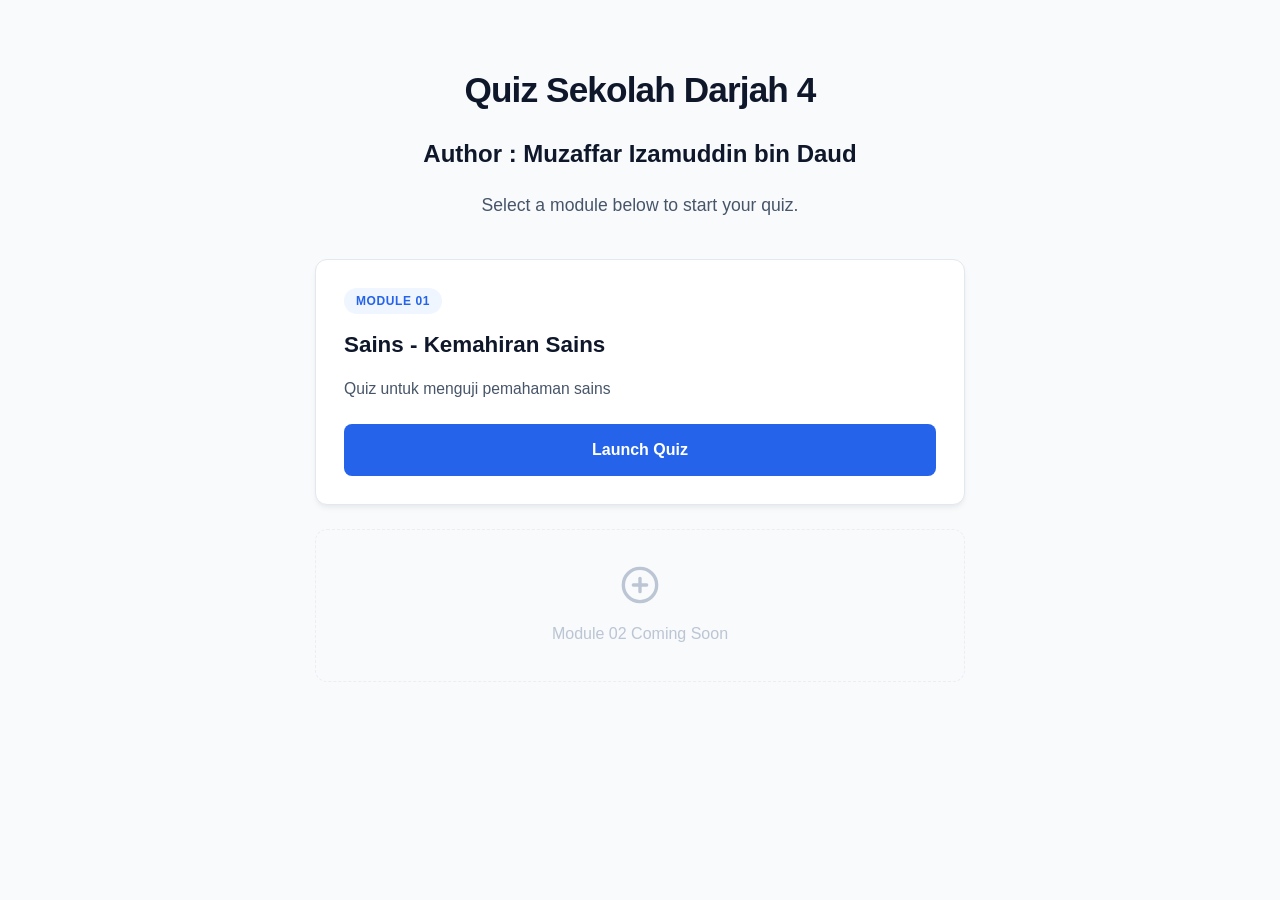
==== index.html @ e9569d96 "Init commit" ====
<!DOCTYPE html>
<html lang="en">
<head>
    <meta charset="UTF-8">
    <meta name="viewport" content="width=device-width, initial-scale=1.0">
    <title>Big Data & Systems Learning Portal</title>
    <style>
        :root {
            --bg-color: #f8fafc;
            --text-color: #0f172a;
            --primary-color: #2563eb;
            --primary-hover: #1d4ed8;
            --card-bg: #ffffff;
            --border-color: #e2e8f0;
            --subtitle-color: #475569;
        }

        body {
            font-family: -apple-system, BlinkMacSystemFont, "Segoe UI", Roboto, Helvetica, Arial, sans-serif;
            background-color: var(--bg-color);
            color: var(--text-color);
            line-height: 1.5;
            margin: 0;
            padding: 40px 20px;
        }

        .portal-container {
            max-width: 650px; /* Constrains the layout so it looks elegant as a uniform vertical list */
            margin: 0 auto;
        }

        header {
            text-align: center;
            margin-bottom: 40px;
        }

        h1 {
            font-size: 2.2rem;
            color: var(--text-color);
            margin-bottom: 10px;
            font-weight: 800;
            letter-spacing: -0.025em;
        }

        .subtitle {
            font-size: 1.1rem;
            color: var(--subtitle-color);
            margin: 0 auto;
        }

        /* FIXED: Using CSS Grid with 1 column guarantees an absolute top-to-bottom stack */
        .quiz-grid {
            display: grid;
            grid-template-columns: 1fr; 
            gap: 24px;
            width: 100%;
        }

        /* FIXED: Removed the flex-basis percentages completely */
        .quiz-card {
            background: var(--card-bg);
            border: 1px solid var(--border-color);
            border-radius: 12px;
            padding: 28px;
            box-shadow: 0 4px 6px -1px rgba(0, 0, 0, 0.05), 0 2px 4px -1px rgba(0, 0, 0, 0.03);
            display: flex;
            flex-direction: column;
            justify-content: space-between;
            transition: transform 0.2s ease, box-shadow 0.2s ease;
        }

        .quiz-card:hover {
            transform: translateY(-2px);
            box-shadow: 0 10px 15px -3px rgba(0, 0, 0, 0.1), 0 4px 6px -4px rgba(0, 0, 0, 0.05);
        }

        .quiz-badge {
            display: inline-block;
            align-self: flex-start;
            background-color: #eff6ff;
            color: var(--primary-color);
            font-size: 0.75rem;
            font-weight: 700;
            text-transform: uppercase;
            padding: 4px 12px;
            border-radius: 9999px;
            margin-bottom: 14px;
            letter-spacing: 0.05em;
        }

        .quiz-title {
            font-size: 1.4rem;
            font-weight: 700;
            margin: 0 0 10px 0;
            color: var(--text-color);
        }

        .quiz-description {
            color: var(--subtitle-color);
            font-size: 0.98rem;
            margin-bottom: 24px;
        }

        .launch-btn {
            display: block;
            text-align: center;
            background-color: var(--primary-color);
            color: #ffffff;
            text-decoration: none;
            font-weight: 600;
            padding: 14px 24px;
            border-radius: 8px;
            transition: background-color 0.15s ease;
        }

        .launch-btn:hover {
            background-color: var(--primary-hover);
        }

        .quiz-card.placeholder {
            border-style: dashed;
            background: transparent;
            box-shadow: none;
            justify-content: center;
            align-items: center;
            text-align: center;
            opacity: 0.6;
            padding: 35px;
        }

        .placeholder-text {
            color: #94a3b8;
            font-weight: 500;
        }
    </style>
</head>
<body>

    <div class="portal-container">
        <header>
            <h1>Quiz Sekolah Darjah 4</h1>
            <h2>Author : Muzaffar Izamuddin bin Daud</h2>
            <p class="subtitle">Select a module below to start your quiz.</p>
        </header>

        <main class="quiz-grid">
            
            <div class="quiz-card">
                <div>
                    <span class="quiz-badge">Module 01</span>
                    <h2 class="quiz-title">Sains - Kemahiran Sains</h2>
                    <p class="quiz-description">Quiz untuk menguji pemahaman sains</p>
                </div>
                <a href="Sains_Darjah4_Quiz.html" class="launch-btn">Launch Quiz</a>
            </div>
            
            <div class="quiz-card placeholder">
                <div class="placeholder-text">
                    <svg width="40" height="40" viewBox="0 0 24 24" fill="none" stroke="#94a3b8" stroke-width="2" stroke-linecap="round" stroke-linejoin="round" style="margin-bottom: 10px;">
                        <circle cx="12" cy="12" r="10"></circle>
                        <line x1="12" y1="8" x2="12" y2="16"></line>
                        <line x1="8" y1="12" x2="16" y2="12"></line>
                    </svg>
                    <p style="margin: 0;">Module 02 Coming Soon</p>
                </div>
            </div>

        </main>
    </div>

</body>
</html>
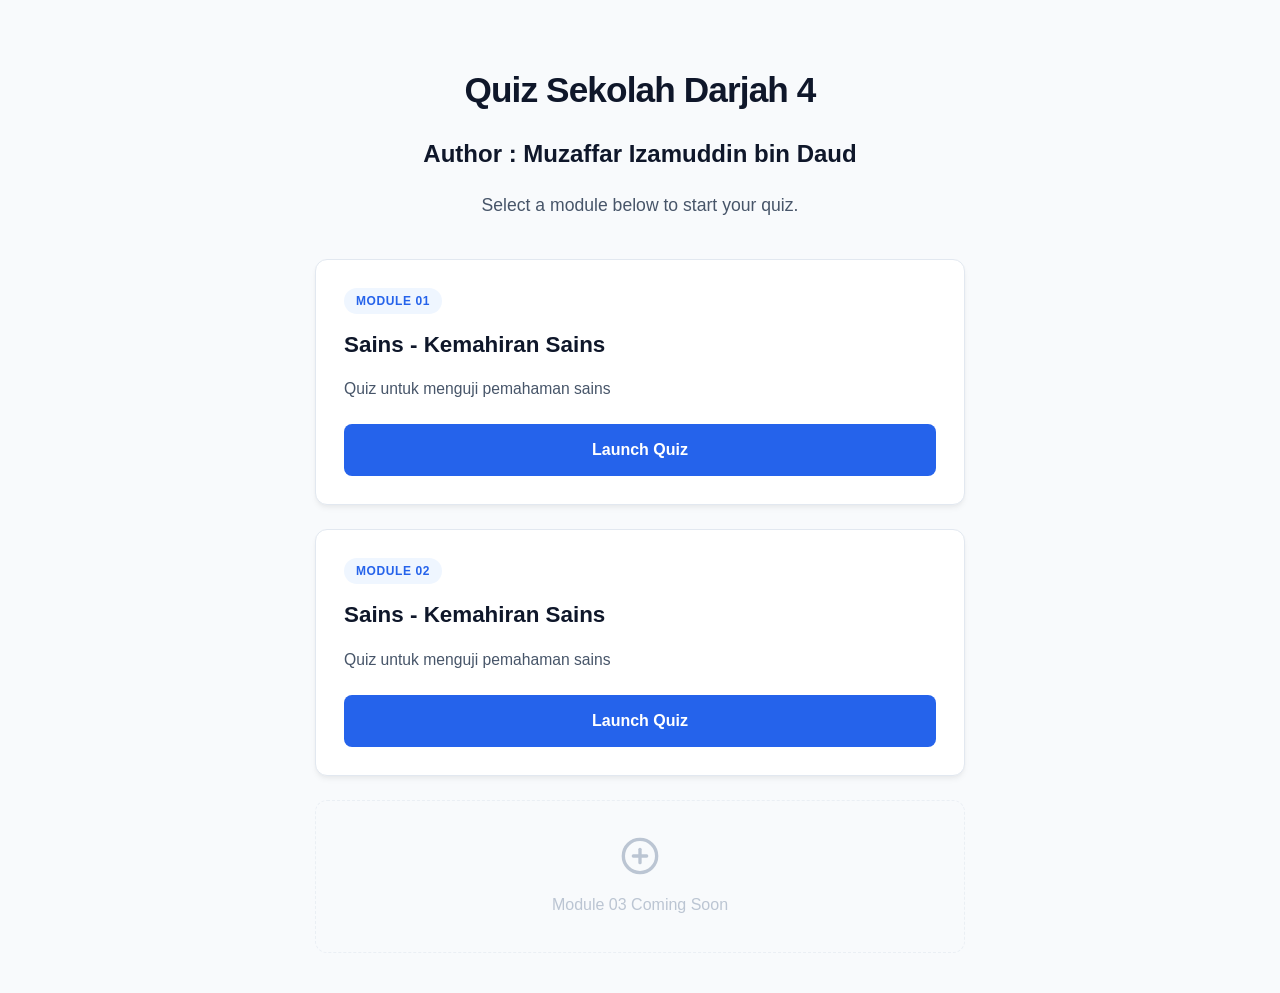
==== commit ba4b6efb: "add 2nd quiz" ====
--- a/index.html
+++ b/index.html
@@ -3,7 +3,7 @@
 <head>
     <meta charset="UTF-8">
     <meta name="viewport" content="width=device-width, initial-scale=1.0">
-    <title>Big Data & Systems Learning Portal</title>
+    <title>Learning Portal Sekolah Rendah</title>
     <style>
         :root {
             --bg-color: #f8fafc;
@@ -153,7 +153,16 @@
                 </div>
                 <a href="Sains_Darjah4_Quiz.html" class="launch-btn">Launch Quiz</a>
             </div>
-            
+                   
+            <div class="quiz-card">
+                <div>
+                    <span class="quiz-badge">Module 02</span>
+                    <h2 class="quiz-title">Sains - Kemahiran Sains</h2>
+                    <p class="quiz-description">Quiz untuk menguji pemahaman sains</p>
+                </div>
+                <a href="Sains_Darjah4_Quiz_2.html" class="launch-btn">Launch Quiz</a>
+            </div>
+
             <div class="quiz-card placeholder">
                 <div class="placeholder-text">
                     <svg width="40" height="40" viewBox="0 0 24 24" fill="none" stroke="#94a3b8" stroke-width="2" stroke-linecap="round" stroke-linejoin="round" style="margin-bottom: 10px;">
@@ -161,7 +170,7 @@
                         <line x1="12" y1="8" x2="12" y2="16"></line>
                         <line x1="8" y1="12" x2="16" y2="12"></line>
                     </svg>
-                    <p style="margin: 0;">Module 02 Coming Soon</p>
+                    <p style="margin: 0;">Module 03 Coming Soon</p>
                 </div>
             </div>
 
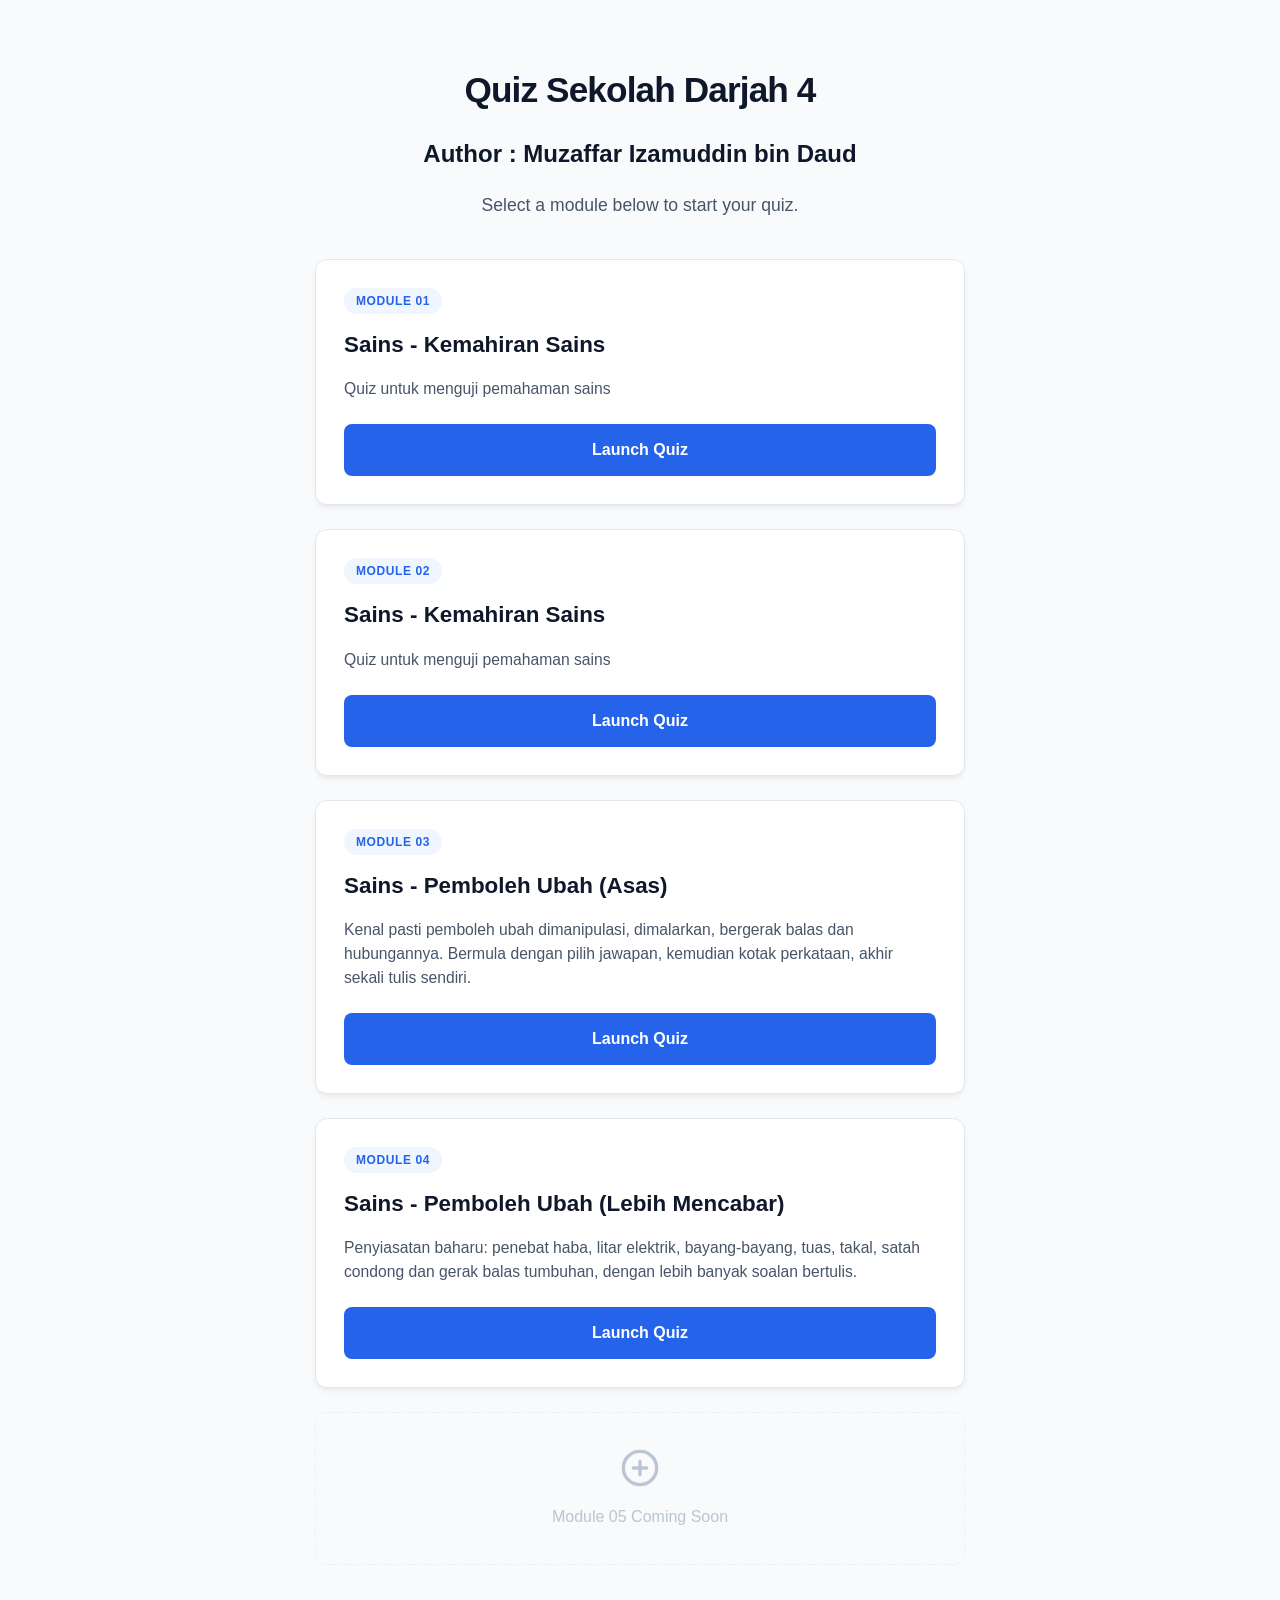
==== commit fb48bf71: "added module 3 and 4" ====
--- a/index.html
+++ b/index.html
@@ -163,6 +163,24 @@
                 <a href="Sains_Darjah4_Quiz_2.html" class="launch-btn">Launch Quiz</a>
             </div>
 
+            <div class="quiz-card">
+                <div>
+                    <span class="quiz-badge">Module 03</span>
+                    <h2 class="quiz-title">Sains - Pemboleh Ubah (Asas)</h2>
+                    <p class="quiz-description">Kenal pasti pemboleh ubah dimanipulasi, dimalarkan, bergerak balas dan hubungannya. Bermula dengan pilih jawapan, kemudian kotak perkataan, akhir sekali tulis sendiri.</p>
+                </div>
+                <a href="Sains_Darjah4_Quiz_3.html" class="launch-btn">Launch Quiz</a>
+            </div>
+
+            <div class="quiz-card">
+                <div>
+                    <span class="quiz-badge">Module 04</span>
+                    <h2 class="quiz-title">Sains - Pemboleh Ubah (Lebih Mencabar)</h2>
+                    <p class="quiz-description">Penyiasatan baharu: penebat haba, litar elektrik, bayang-bayang, tuas, takal, satah condong dan gerak balas tumbuhan, dengan lebih banyak soalan bertulis.</p>
+                </div>
+                <a href="Sains_Darjah4_Quiz_4.html" class="launch-btn">Launch Quiz</a>
+            </div>
+
             <div class="quiz-card placeholder">
                 <div class="placeholder-text">
                     <svg width="40" height="40" viewBox="0 0 24 24" fill="none" stroke="#94a3b8" stroke-width="2" stroke-linecap="round" stroke-linejoin="round" style="margin-bottom: 10px;">
@@ -170,7 +188,7 @@
                         <line x1="12" y1="8" x2="12" y2="16"></line>
                         <line x1="8" y1="12" x2="16" y2="12"></line>
                     </svg>
-                    <p style="margin: 0;">Module 03 Coming Soon</p>
+                    <p style="margin: 0;">Module 05 Coming Soon</p>
                 </div>
             </div>
 
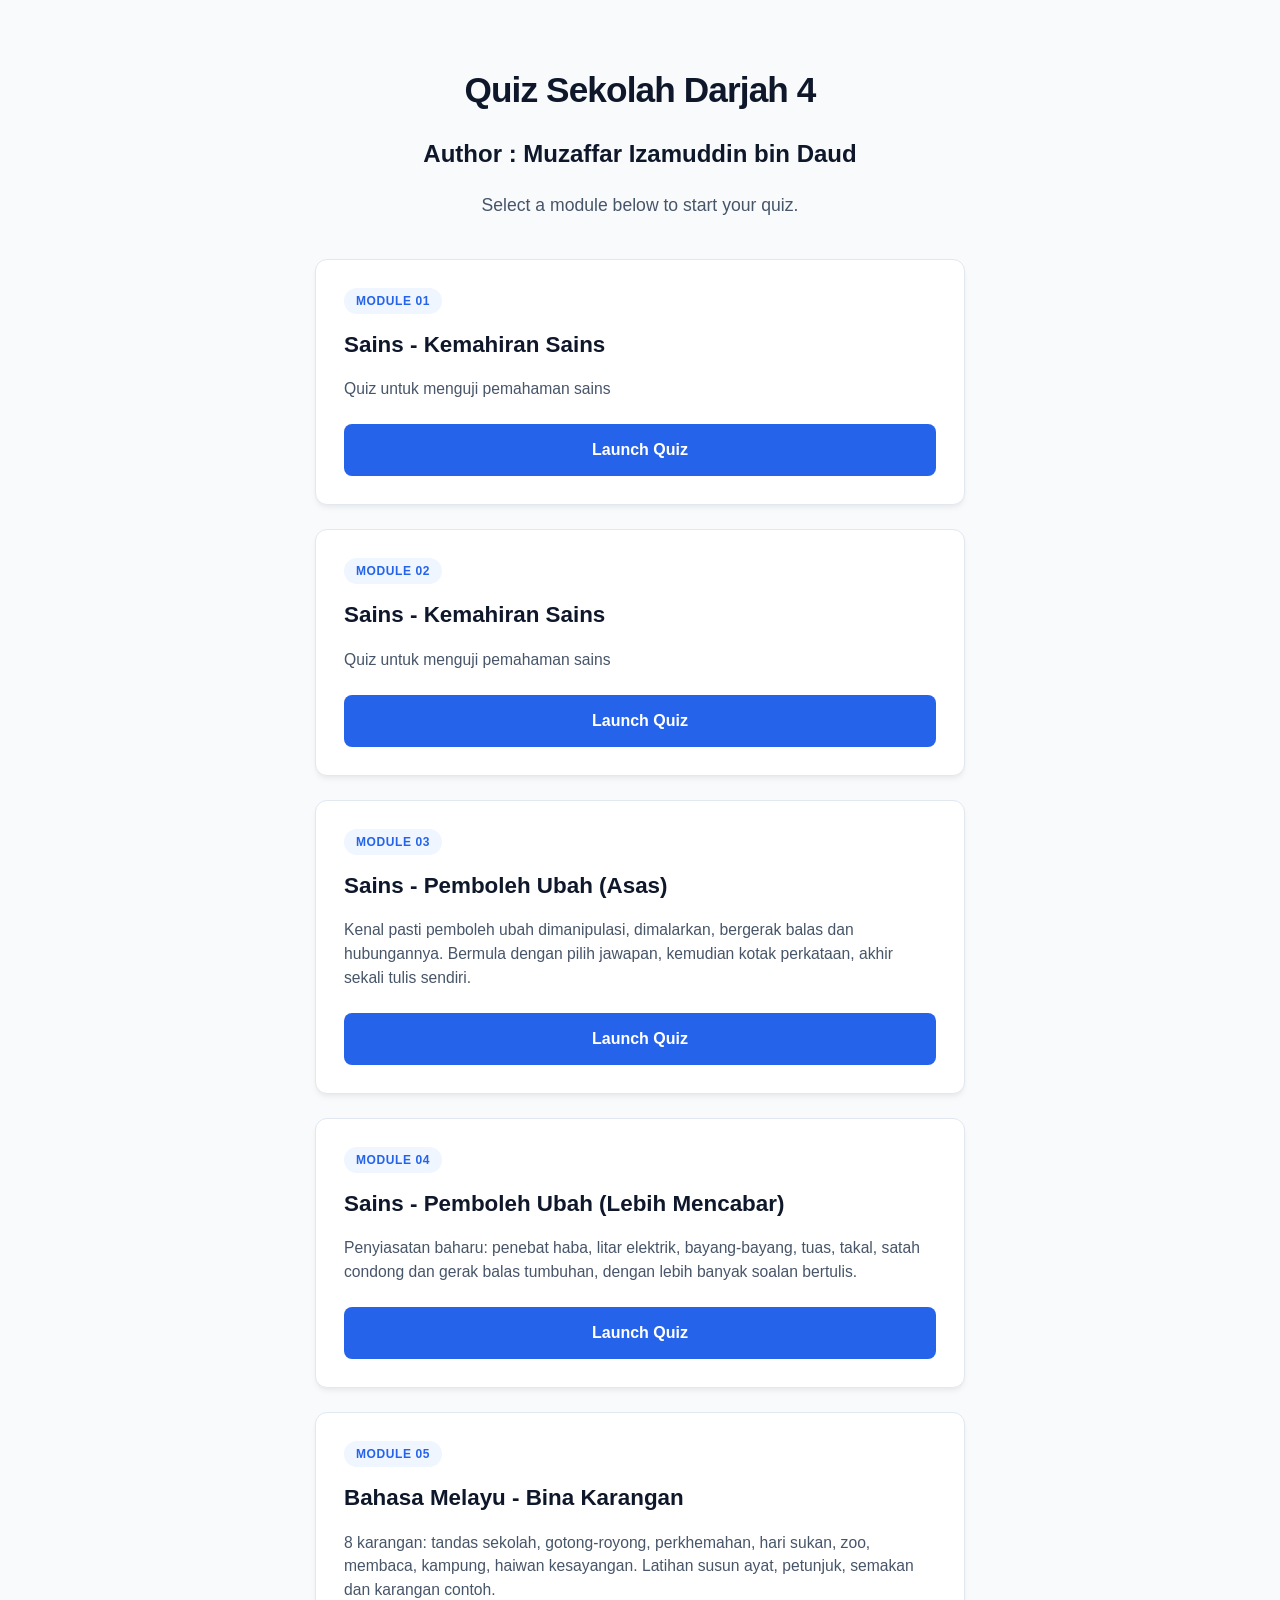
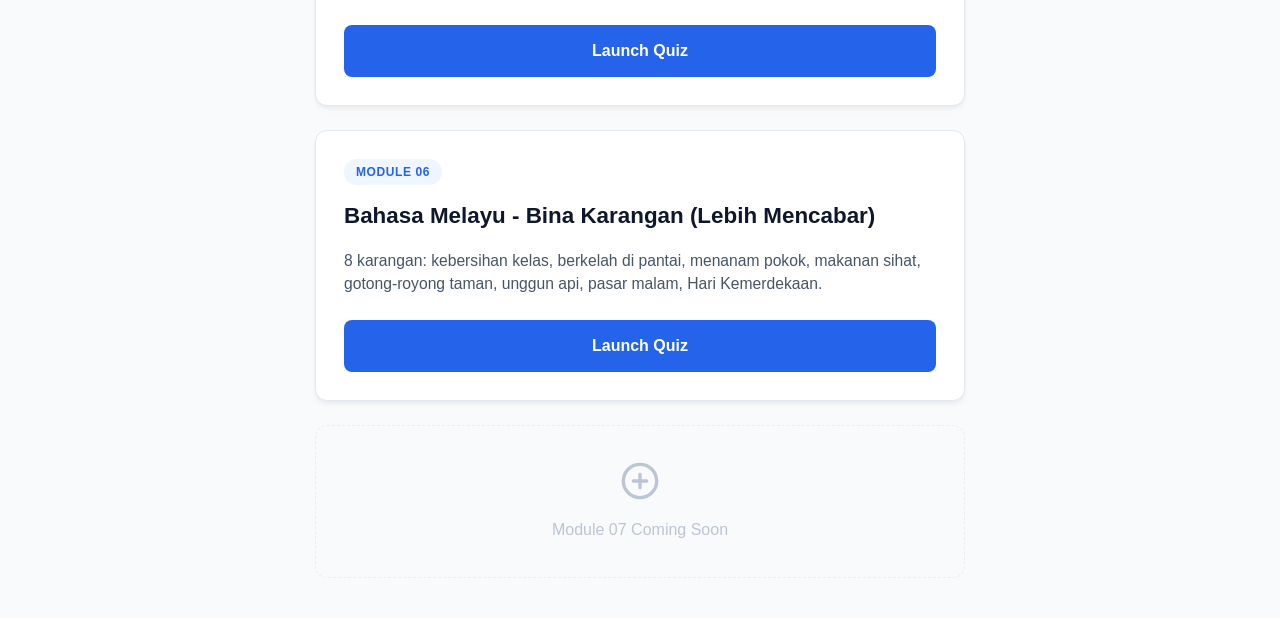
==== commit 610b4554: "added karangan section" ====
--- a/index.html
+++ b/index.html
@@ -181,6 +181,24 @@
                 <a href="Sains_Darjah4_Quiz_4.html" class="launch-btn">Launch Quiz</a>
             </div>
 
+            <div class="quiz-card">
+                <div>
+                    <span class="quiz-badge">Module 05</span>
+                    <h2 class="quiz-title">Bahasa Melayu - Bina Karangan</h2>
+                    <p class="quiz-description">8 karangan: tandas sekolah, gotong-royong, perkhemahan, hari sukan, zoo, membaca, kampung, haiwan kesayangan. Latihan susun ayat, petunjuk, semakan dan karangan contoh.</p>
+                </div>
+                <a href="BM_Karangan_Siri5.html" class="launch-btn">Launch Quiz</a>
+            </div>
+
+            <div class="quiz-card">
+                <div>
+                    <span class="quiz-badge">Module 06</span>
+                    <h2 class="quiz-title">Bahasa Melayu - Bina Karangan (Lebih Mencabar)</h2>
+                    <p class="quiz-description">8 karangan: kebersihan kelas, berkelah di pantai, menanam pokok, makanan sihat, gotong-royong taman, unggun api, pasar malam, Hari Kemerdekaan.</p>
+                </div>
+                <a href="BM_Karangan_Siri6.html" class="launch-btn">Launch Quiz</a>
+            </div>
+
             <div class="quiz-card placeholder">
                 <div class="placeholder-text">
                     <svg width="40" height="40" viewBox="0 0 24 24" fill="none" stroke="#94a3b8" stroke-width="2" stroke-linecap="round" stroke-linejoin="round" style="margin-bottom: 10px;">
@@ -188,7 +206,7 @@
                         <line x1="12" y1="8" x2="12" y2="16"></line>
                         <line x1="8" y1="12" x2="16" y2="12"></line>
                     </svg>
-                    <p style="margin: 0;">Module 05 Coming Soon</p>
+                    <p style="margin: 0;">Module 07 Coming Soon</p>
                 </div>
             </div>
 
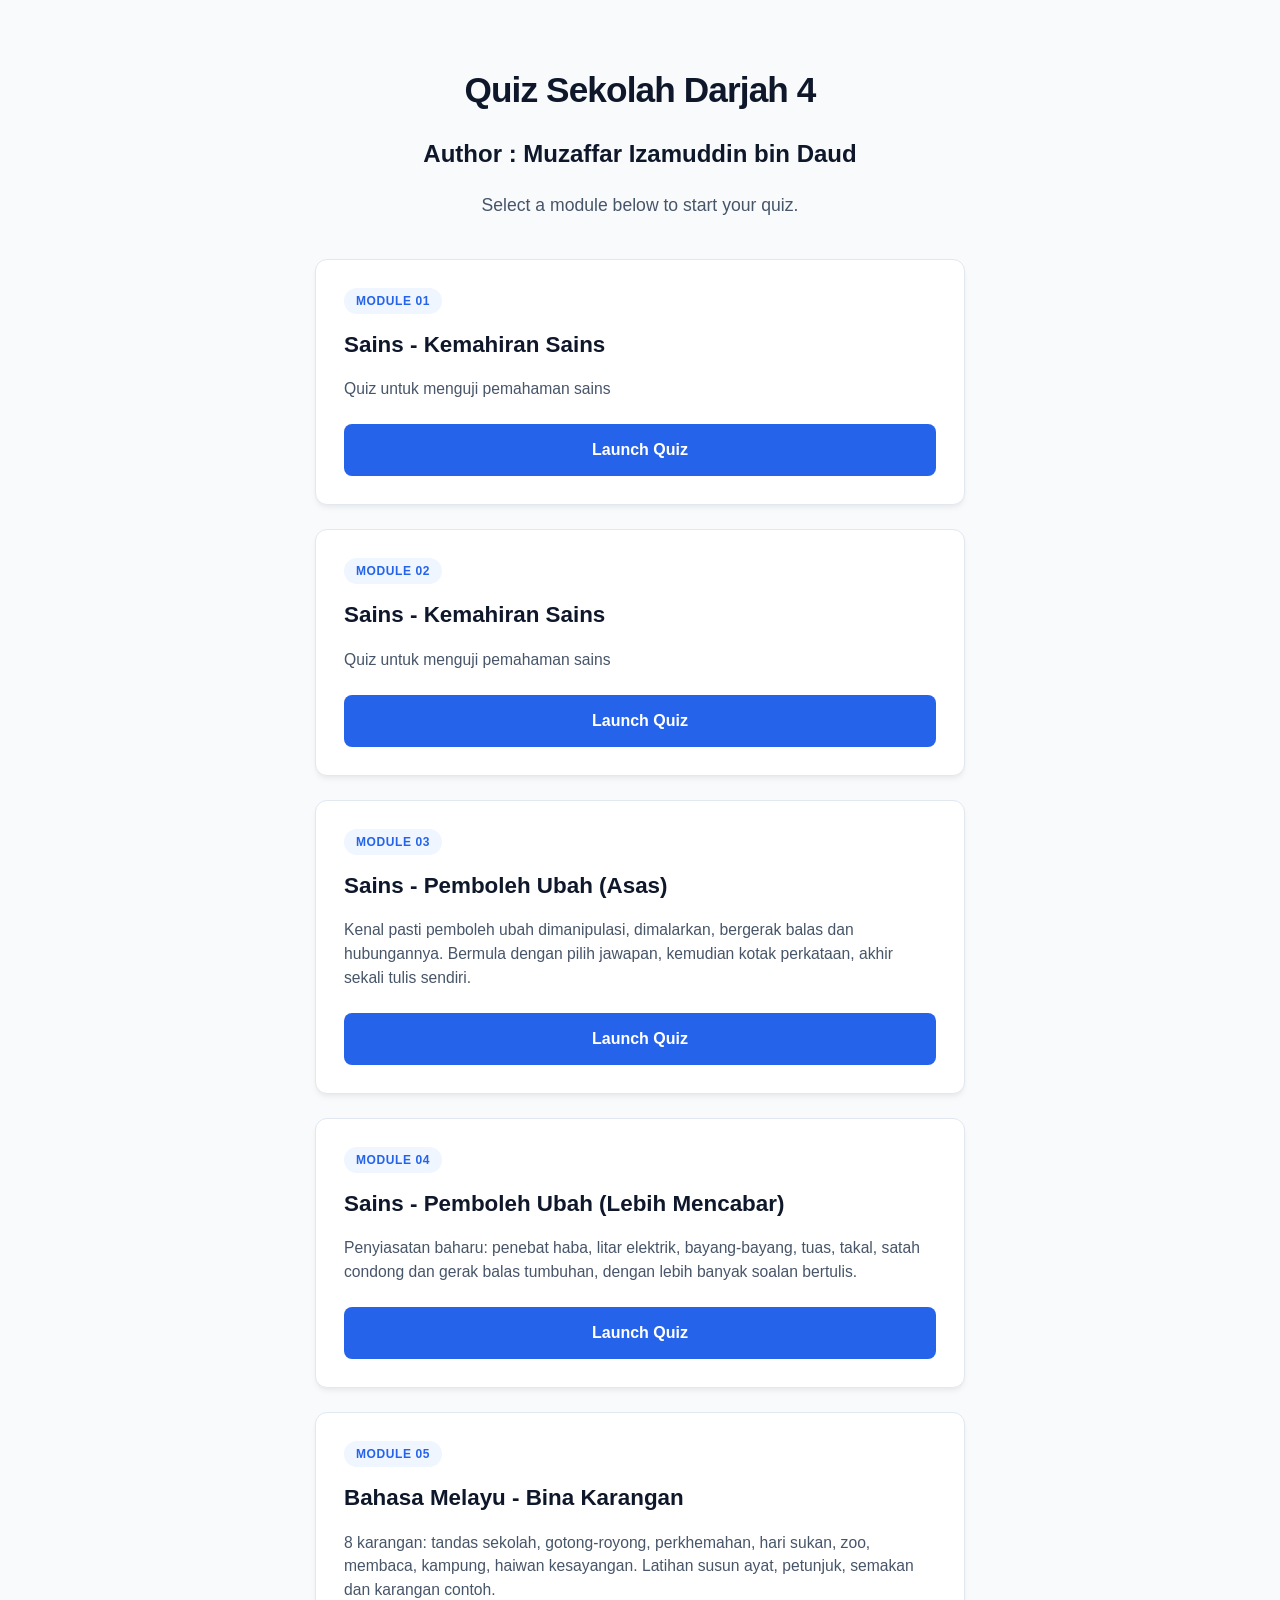
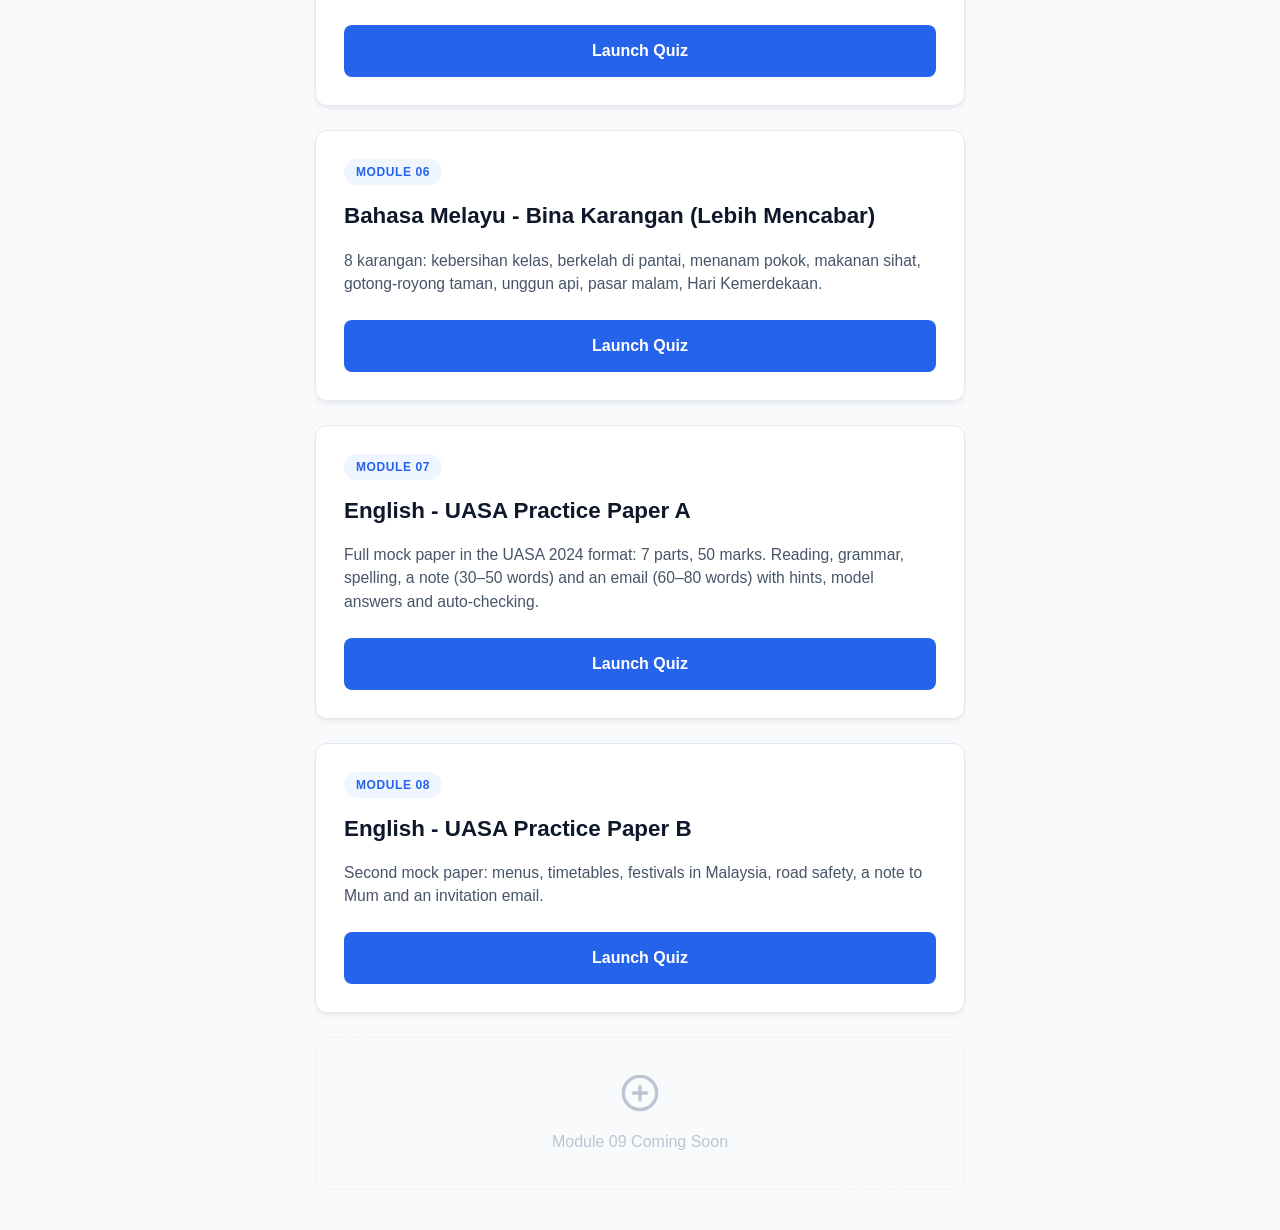
==== commit baafadee: "add english UASA A and B" ====
--- a/index.html
+++ b/index.html
@@ -199,6 +199,24 @@
                 <a href="BM_Karangan_Siri6.html" class="launch-btn">Launch Quiz</a>
             </div>
 
+            <div class="quiz-card">
+                <div>
+                    <span class="quiz-badge">Module 07</span>
+                    <h2 class="quiz-title">English - UASA Practice Paper A</h2>
+                    <p class="quiz-description">Full mock paper in the UASA 2024 format: 7 parts, 50 marks. Reading, grammar, spelling, a note (30–50 words) and an email (60–80 words) with hints, model answers and auto-checking.</p>
+                </div>
+                <a href="English_UASA_Paper_A.html" class="launch-btn">Launch Quiz</a>
+            </div>
+
+            <div class="quiz-card">
+                <div>
+                    <span class="quiz-badge">Module 08</span>
+                    <h2 class="quiz-title">English - UASA Practice Paper B</h2>
+                    <p class="quiz-description">Second mock paper: menus, timetables, festivals in Malaysia, road safety, a note to Mum and an invitation email.</p>
+                </div>
+                <a href="English_UASA_Paper_B.html" class="launch-btn">Launch Quiz</a>
+            </div>
+
             <div class="quiz-card placeholder">
                 <div class="placeholder-text">
                     <svg width="40" height="40" viewBox="0 0 24 24" fill="none" stroke="#94a3b8" stroke-width="2" stroke-linecap="round" stroke-linejoin="round" style="margin-bottom: 10px;">
@@ -206,7 +224,7 @@
                         <line x1="12" y1="8" x2="12" y2="16"></line>
                         <line x1="8" y1="12" x2="16" y2="12"></line>
                     </svg>
-                    <p style="margin: 0;">Module 07 Coming Soon</p>
+                    <p style="margin: 0;">Module 09 Coming Soon</p>
                 </div>
             </div>
 
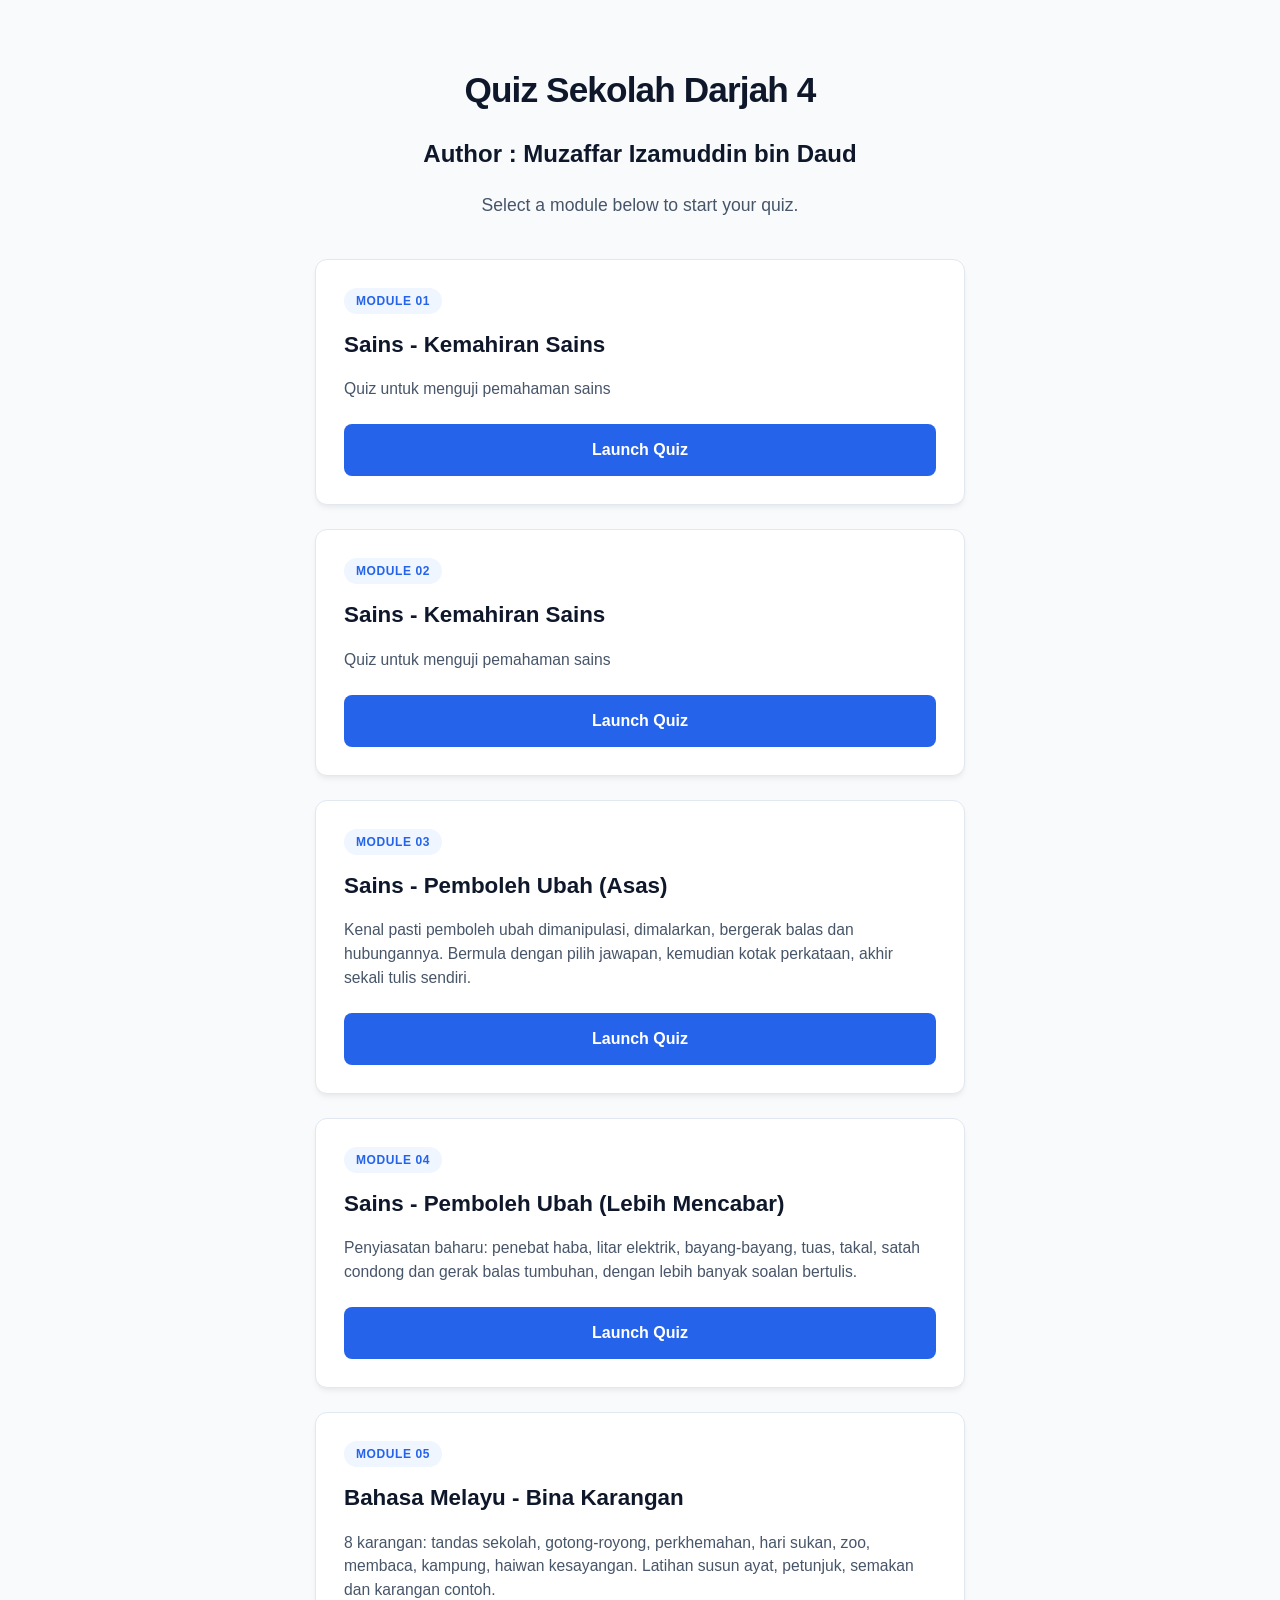
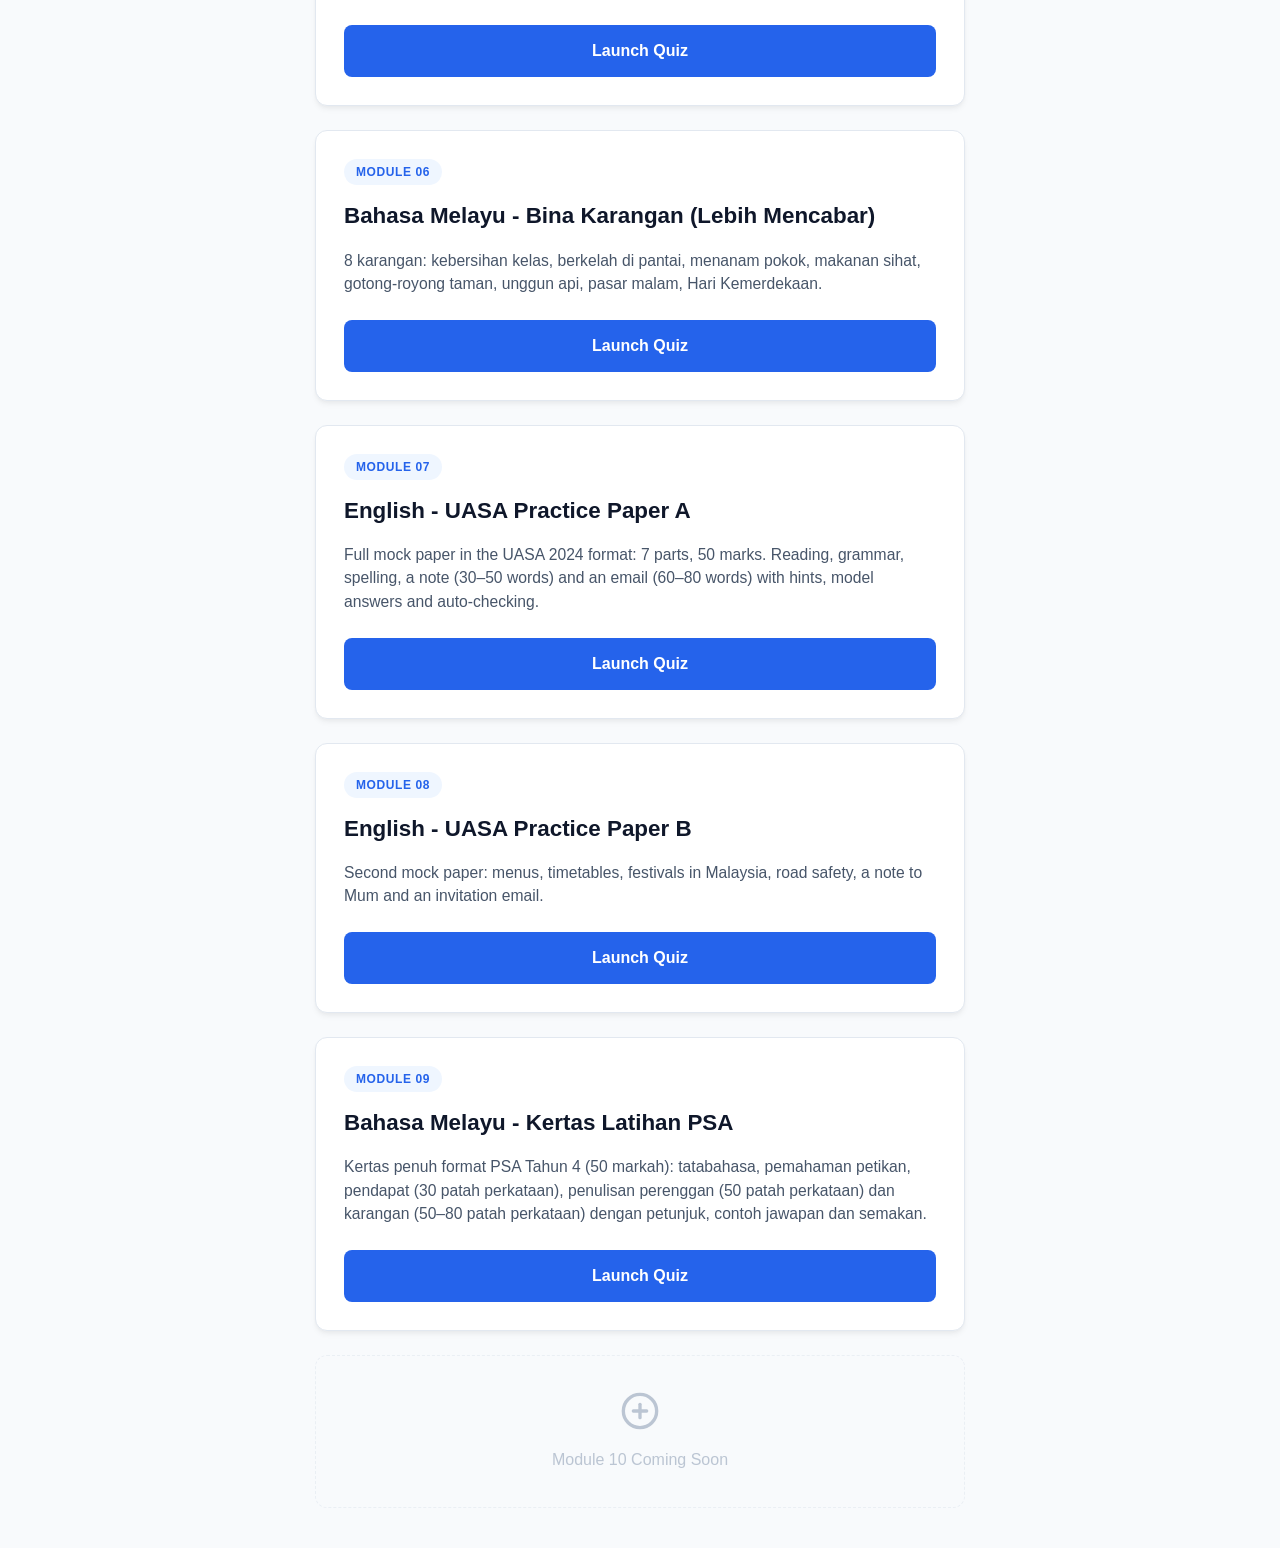
==== commit 8e8d00df: "added BM past year" ====
--- a/index.html
+++ b/index.html
@@ -217,6 +217,15 @@
                 <a href="English_UASA_Paper_B.html" class="launch-btn">Launch Quiz</a>
             </div>
 
+            <div class="quiz-card">
+                <div>
+                    <span class="quiz-badge">Module 09</span>
+                    <h2 class="quiz-title">Bahasa Melayu - Kertas Latihan PSA</h2>
+                    <p class="quiz-description">Kertas penuh format PSA Tahun 4 (50 markah): tatabahasa, pemahaman petikan, pendapat (30 patah perkataan), penulisan perenggan (50 patah perkataan) dan karangan (50–80 patah perkataan) dengan petunjuk, contoh jawapan dan semakan.</p>
+                </div>
+                <a href="BM_PSA_Kertas_Latihan.html" class="launch-btn">Launch Quiz</a>
+            </div>
+
             <div class="quiz-card placeholder">
                 <div class="placeholder-text">
                     <svg width="40" height="40" viewBox="0 0 24 24" fill="none" stroke="#94a3b8" stroke-width="2" stroke-linecap="round" stroke-linejoin="round" style="margin-bottom: 10px;">
@@ -224,7 +233,7 @@
                         <line x1="12" y1="8" x2="12" y2="16"></line>
                         <line x1="8" y1="12" x2="16" y2="12"></line>
                     </svg>
-                    <p style="margin: 0;">Module 09 Coming Soon</p>
+                    <p style="margin: 0;">Module 10 Coming Soon</p>
                 </div>
             </div>
 
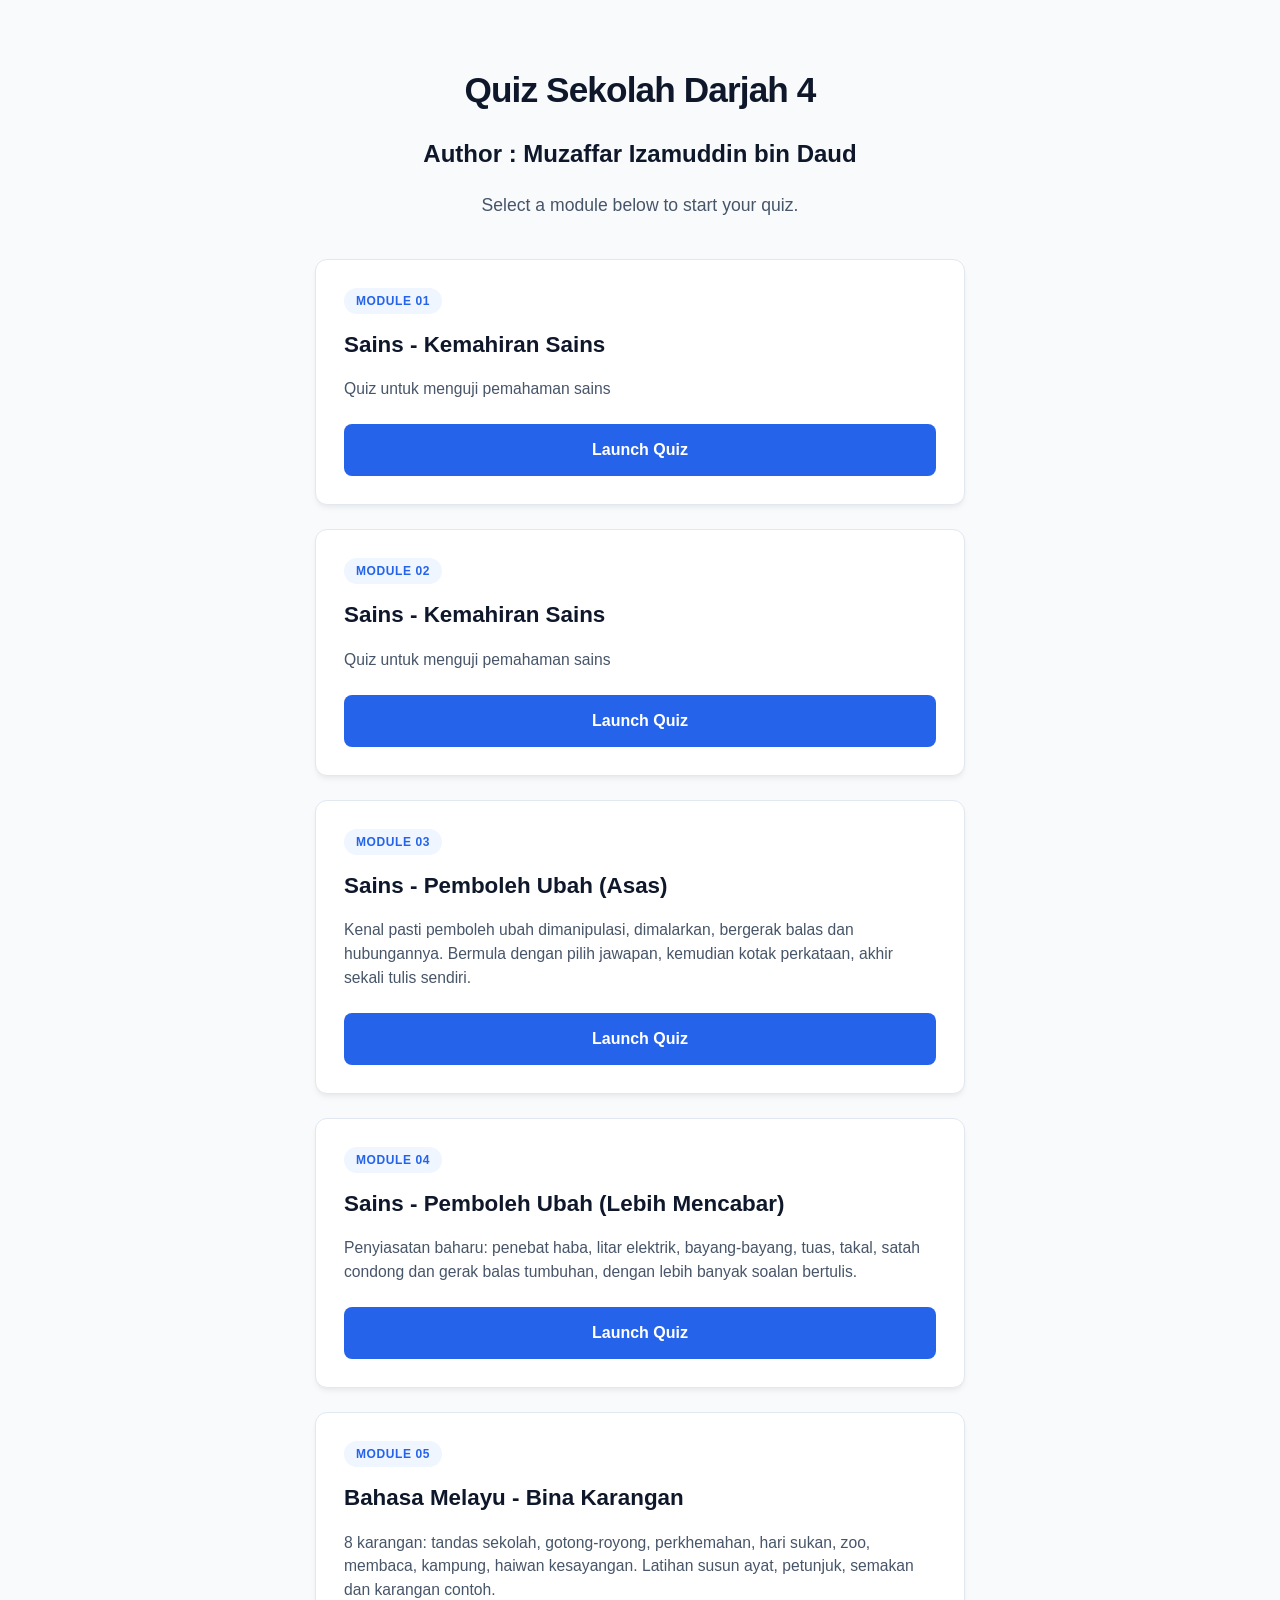
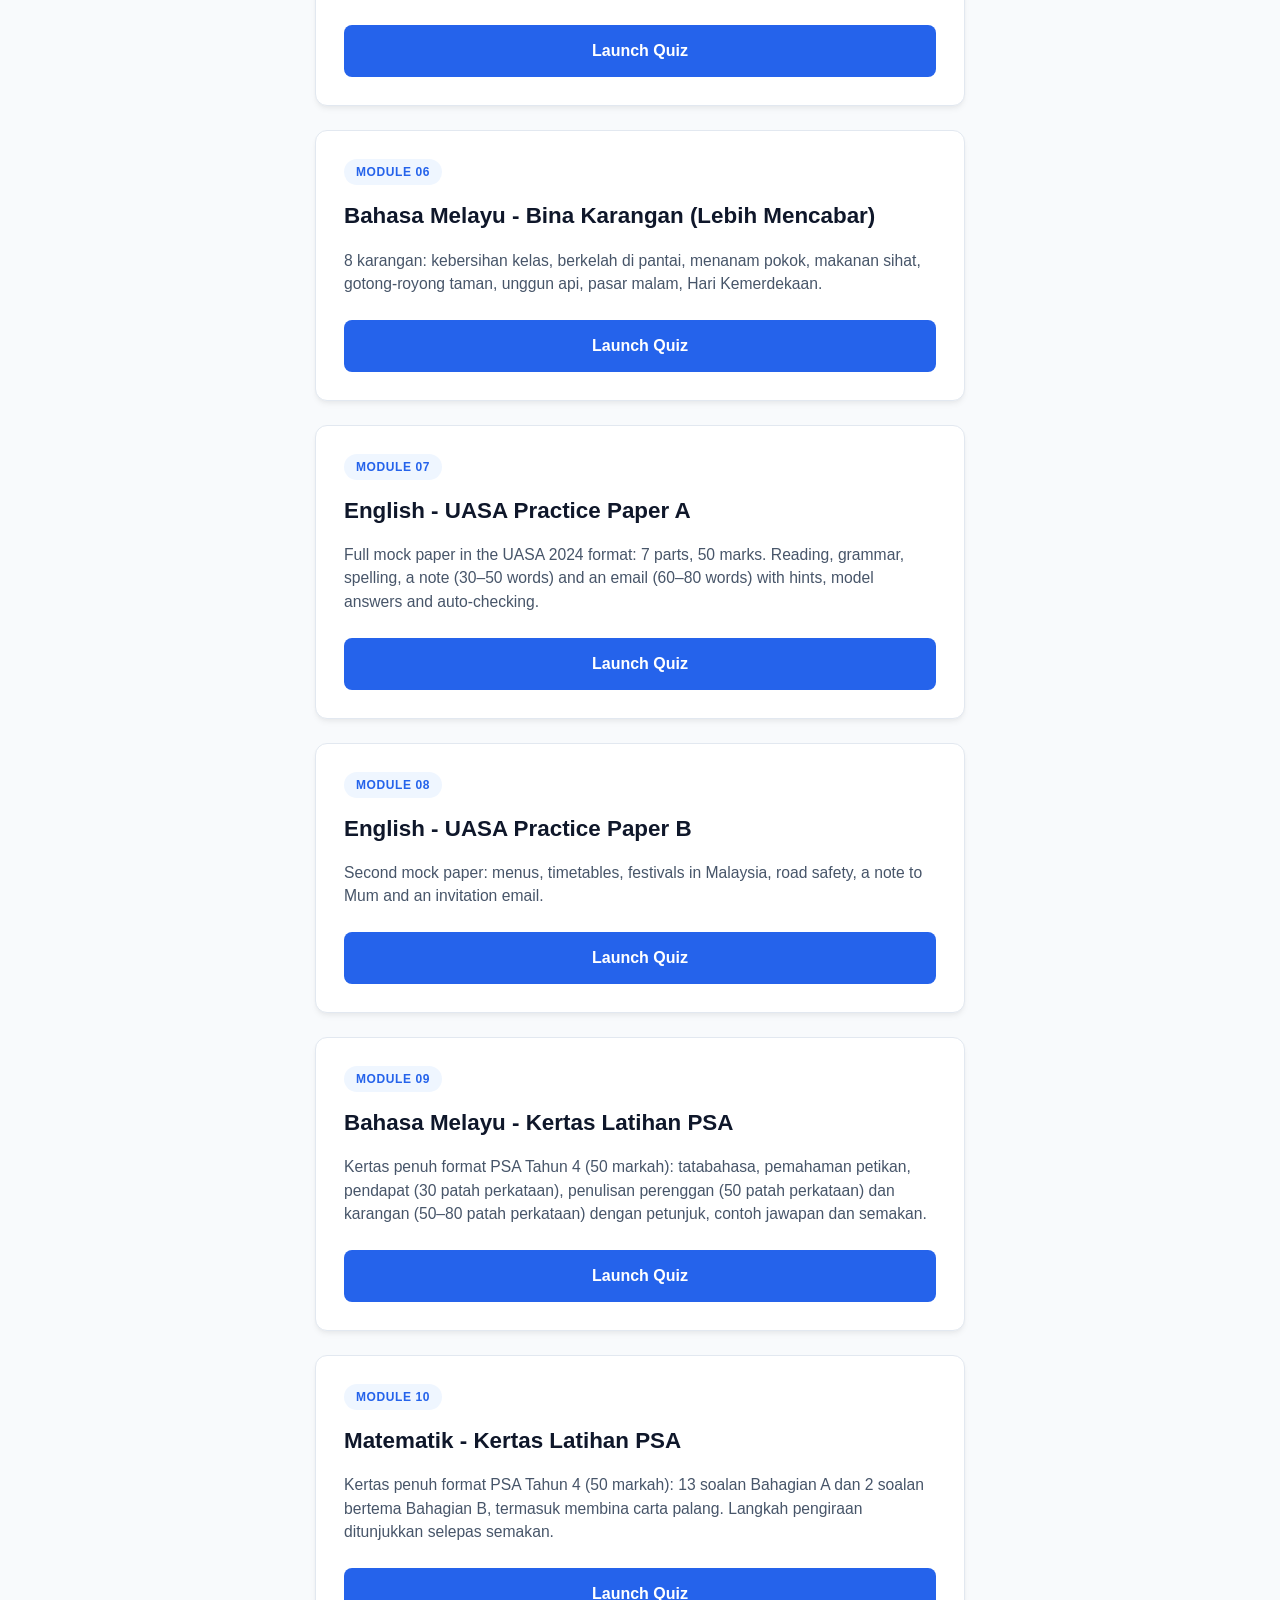
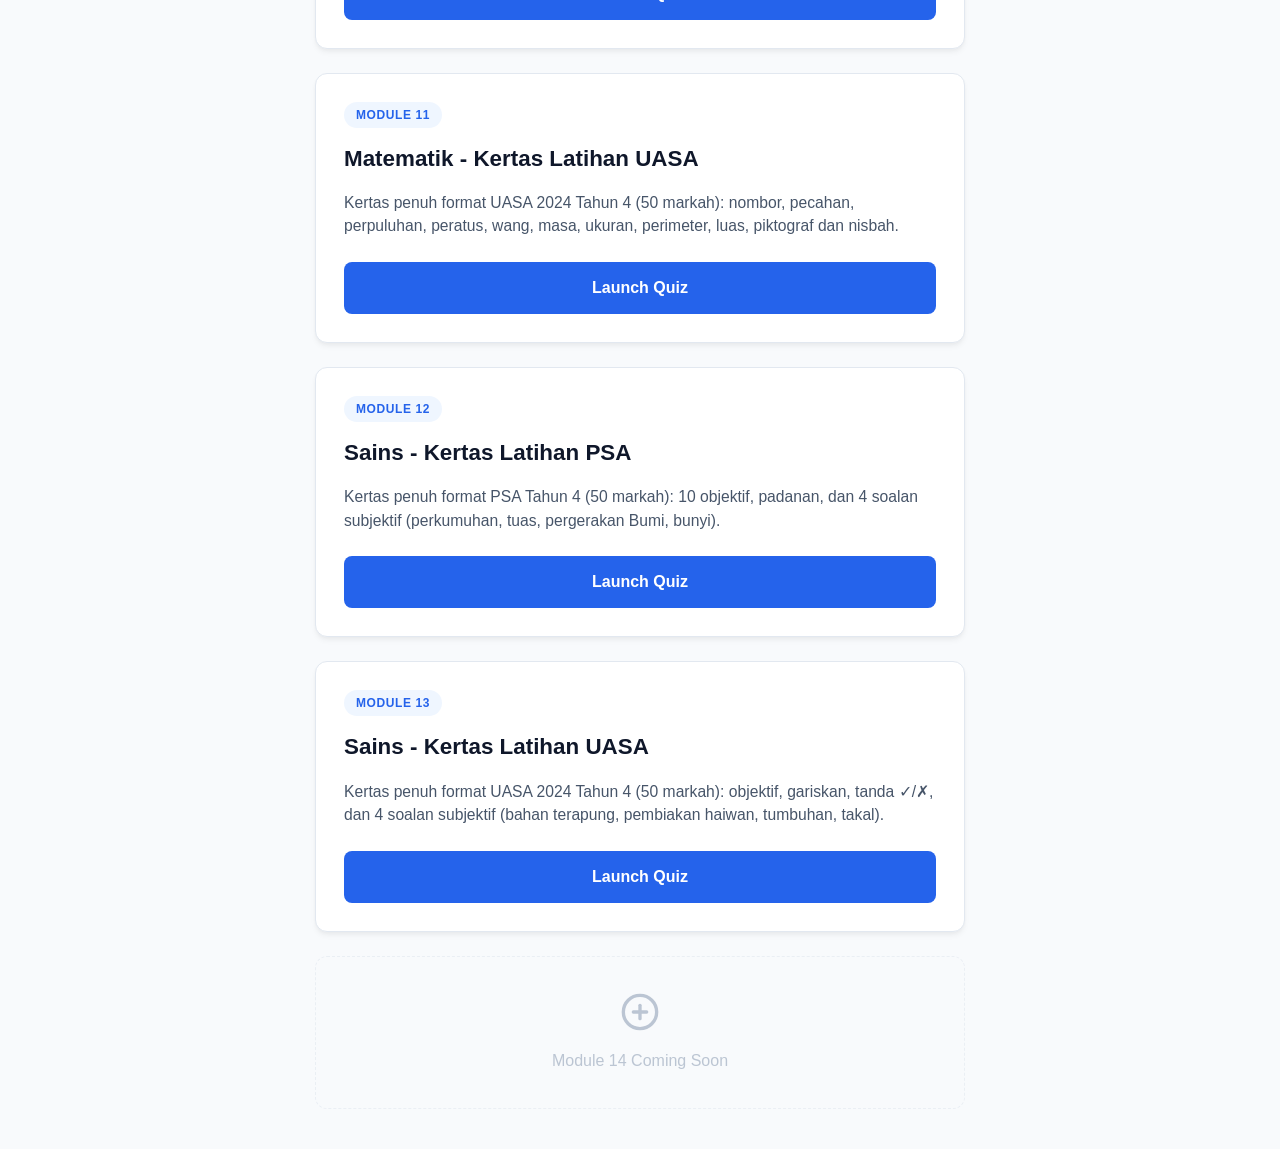
==== commit 65ed9e76: "added sains and maths modules" ====
--- a/index.html
+++ b/index.html
@@ -226,6 +226,42 @@
                 <a href="BM_PSA_Kertas_Latihan.html" class="launch-btn">Launch Quiz</a>
             </div>
 
+            <div class="quiz-card">
+                <div>
+                    <span class="quiz-badge">Module 10</span>
+                    <h2 class="quiz-title">Matematik - Kertas Latihan PSA</h2>
+                    <p class="quiz-description">Kertas penuh format PSA Tahun 4 (50 markah): 13 soalan Bahagian A dan 2 soalan bertema Bahagian B, termasuk membina carta palang. Langkah pengiraan ditunjukkan selepas semakan.</p>
+                </div>
+                <a href="MT_Kertas_PSA.html" class="launch-btn">Launch Quiz</a>
+            </div>
+
+            <div class="quiz-card">
+                <div>
+                    <span class="quiz-badge">Module 11</span>
+                    <h2 class="quiz-title">Matematik - Kertas Latihan UASA</h2>
+                    <p class="quiz-description">Kertas penuh format UASA 2024 Tahun 4 (50 markah): nombor, pecahan, perpuluhan, peratus, wang, masa, ukuran, perimeter, luas, piktograf dan nisbah.</p>
+                </div>
+                <a href="MT_Kertas_UASA.html" class="launch-btn">Launch Quiz</a>
+            </div>
+
+            <div class="quiz-card">
+                <div>
+                    <span class="quiz-badge">Module 12</span>
+                    <h2 class="quiz-title">Sains - Kertas Latihan PSA</h2>
+                    <p class="quiz-description">Kertas penuh format PSA Tahun 4 (50 markah): 10 objektif, padanan, dan 4 soalan subjektif (perkumuhan, tuas, pergerakan Bumi, bunyi).</p>
+                </div>
+                <a href="SN_Kertas_PSA.html" class="launch-btn">Launch Quiz</a>
+            </div>
+
+            <div class="quiz-card">
+                <div>
+                    <span class="quiz-badge">Module 13</span>
+                    <h2 class="quiz-title">Sains - Kertas Latihan UASA</h2>
+                    <p class="quiz-description">Kertas penuh format UASA 2024 Tahun 4 (50 markah): objektif, gariskan, tanda ✓/✗, dan 4 soalan subjektif (bahan terapung, pembiakan haiwan, tumbuhan, takal).</p>
+                </div>
+                <a href="SN_Kertas_UASA.html" class="launch-btn">Launch Quiz</a>
+            </div>
+
             <div class="quiz-card placeholder">
                 <div class="placeholder-text">
                     <svg width="40" height="40" viewBox="0 0 24 24" fill="none" stroke="#94a3b8" stroke-width="2" stroke-linecap="round" stroke-linejoin="round" style="margin-bottom: 10px;">
@@ -233,7 +269,7 @@
                         <line x1="12" y1="8" x2="12" y2="16"></line>
                         <line x1="8" y1="12" x2="16" y2="12"></line>
                     </svg>
-                    <p style="margin: 0;">Module 10 Coming Soon</p>
+                    <p style="margin: 0;">Module 14 Coming Soon</p>
                 </div>
             </div>
 
